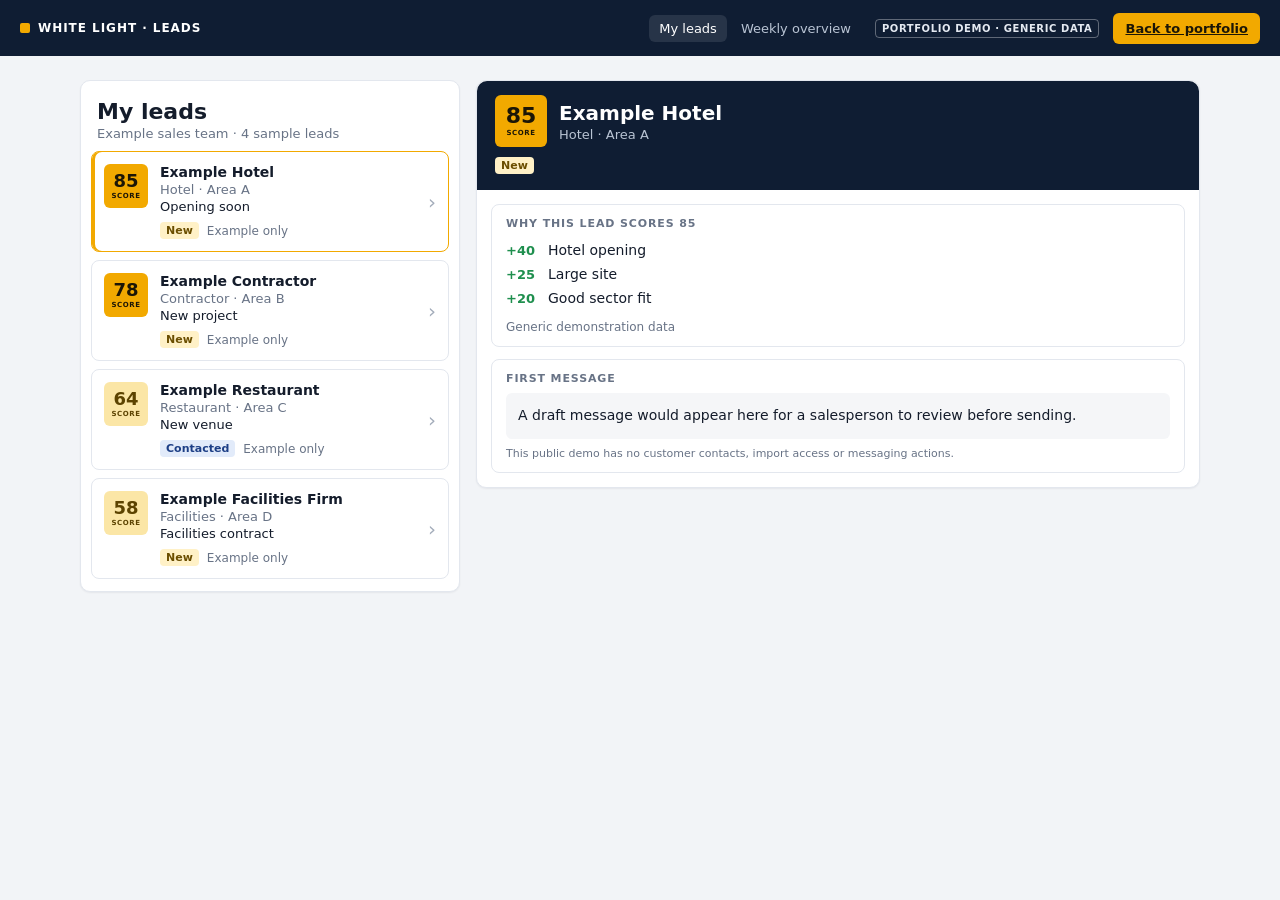
==== whitelight-lead-bot-demo/index.html @ 38e4ae48 "Add generic White Light lead bot portfolio demo" ====
<!DOCTYPE html>
<html lang="en">
  <head>
    <meta charset="utf-8">
    <meta name="viewport" content="width=device-width, initial-scale=1">
    <title>White Light · Leads — Portfolio Demo</title>
    <meta name="description" content="Sample-data frontend demo of Mohammed Alsayed's White Light lead bot.">
    <link rel="stylesheet" href="styles.css">
  </head>
  <body>
    <div id="app"></div>
    <script src="app.js"></script>
  </body>
</html>
---- whitelight-lead-bot-demo/styles.css ----
:root {
  --navy: #0f1d33;
  --navy-2: #1b2c47;
  --gold: #f2a900;
  --gold-soft: #fbe6a6;
  --gold-ink: #1c1606;
  --page: #f2f4f7;
  --card: #ffffff;
  --line: #e3e7ee;
  --ink: #141c2b;
  --muted: #687386;
  --grey-badge: #e5e8ed;
  --blue-1: #8fa2bd;
  --blue-2: #2f5fbf;
  --blue-3: #1d3f86;
  --green: #1f8f4e;
  --red-bg: #fde4e1;
  --red-ink: #b42318;
  --shadow: 0 1px 2px rgba(16, 24, 40, 0.06);
  font-family: "Segoe UI", system-ui, -apple-system, sans-serif;
  color: var(--ink);
  background: var(--page);
}

* { box-sizing: border-box; }

body { margin: 0; min-height: 100vh; }

button, a, input { font: inherit; }
button { cursor: pointer; color: inherit; }
p { margin: 0; }

/* ---- Header ---- */

.app-header {
  display: flex;
  align-items: center;
  gap: 14px;
  min-height: 56px;
  padding: 10px 20px;
  background: var(--navy);
  color: #fff;
}

.brand {
  display: flex;
  align-items: center;
  gap: 8px;
  margin-right: auto;
  font-size: 12px;
  font-weight: 700;
  letter-spacing: 0.08em;
}

.mark { width: 10px; height: 10px; border-radius: 2px; background: var(--gold); }

.nav { display: flex; gap: 4px; }

.nav button {
  border: 0;
  border-radius: 6px;
  background: transparent;
  color: #b9c4d4;
  padding: 6px 10px;
  font-size: 13px;
}

.nav button[aria-current="page"] { background: #ffffff1a; color: #fff; }

.sample-chip {
  border: 1px solid #ffffff55;
  border-radius: 4px;
  padding: 3px 6px;
  font-size: 10px;
  font-weight: 700;
  letter-spacing: 0.06em;
  color: #e4e9f1;
}

.primary {
  border: 0;
  border-radius: 6px;
  background: var(--gold);
  color: var(--gold-ink);
  font-weight: 700;
  font-size: 13px;
  padding: 8px 12px;
}

.file-button { cursor: pointer; }
.file-button:focus-within { outline: 2px solid #fff; outline-offset: 2px; }

/* ---- Shared ---- */

.page {
  width: min(1120px, calc(100% - 32px));
  margin: 24px auto 48px;
}

.panel, .card {
  background: var(--card);
  border: 1px solid var(--line);
  border-radius: 10px;
  box-shadow: var(--shadow);
}

.kicker {
  margin: 0 0 8px;
  color: var(--muted);
  font-size: 11px;
  font-weight: 700;
  letter-spacing: 0.08em;
}

.meta { color: var(--muted); font-size: 13px; }
.meta.dark { color: var(--ink); }
.muted { color: var(--muted); font-size: 12px; }

.score {
  display: inline-grid;
  place-items: center;
  align-content: center;
  flex: none;
  width: 44px;
  height: 44px;
  border-radius: 6px;
  line-height: 1;
}

.score b { font-size: 18px; font-weight: 800; }
.score small { font-size: 7px; font-weight: 700; letter-spacing: 0.08em; margin-top: 3px; }
.score.high { background: var(--gold); color: var(--gold-ink); }
.score.mid { background: var(--gold-soft); color: #5c4300; }
.score.low { background: var(--grey-badge); color: #4a5465; }
.score.large { width: 52px; height: 52px; }
.score.large b { font-size: 22px; }
.score.small { width: 34px; height: 34px; }
.score.small b { font-size: 14px; }
.score.small small { display: none; }

.pill {
  display: inline-block;
  border-radius: 4px;
  padding: 2px 6px;
  font-size: 11px;
  font-weight: 700;
  background: #fff1c7;
  color: #6b4e00;
}

.pill.contacted { background: #e2ebfa; color: #1d3f86; }
.pill.quote_sent { background: #e9e6fb; color: #4b3aa8; }
.pill.won { background: #dff3e7; color: #146c3a; }

.status-line { display: flex; align-items: center; gap: 8px; flex-wrap: wrap; }
.follow { font-size: 12px; color: var(--muted); }

/* ---- My leads ---- */

.leads-layout {
  display: grid;
  grid-template-columns: 380px 1fr;
  gap: 16px;
  align-items: start;
}

.list-head { padding: 18px 16px 10px; }
.list-head h1 { margin: 0; font-size: 22px; }
.list-head p { color: var(--muted); font-size: 13px; margin-top: 2px; }

.lead-list { display: flex; flex-direction: column; gap: 8px; padding: 0 10px 12px; }

.lead-card {
  display: grid;
  grid-template-columns: auto 1fr auto;
  gap: 12px;
  align-items: start;
  width: 100%;
  text-align: left;
  padding: 12px;
  border: 1px solid var(--line);
  border-radius: 8px;
  background: #fff;
}

.lead-card:hover { border-color: #c9d1dd; }
.lead-card.selected { border-color: var(--gold); box-shadow: inset 3px 0 0 var(--gold); }

.lead-text { display: flex; flex-direction: column; gap: 2px; min-width: 0; }
.lead-text strong { font-size: 14px; }
.lead-text .status-line { margin-top: 6px; }

.chevron { color: #a3acba; font-size: 20px; line-height: 1; align-self: center; }

.detail-head {
  display: flex;
  flex-direction: column;
  gap: 10px;
  padding: 14px 18px 16px;
  background: var(--navy);
  color: #fff;
  border-radius: 10px 10px 0 0;
}

.back {
  display: none;
  align-self: flex-start;
  border: 0;
  background: none;
  color: #c9d3e1;
  padding: 0;
  font-size: 13px;
}

.detail-title { display: flex; gap: 12px; align-items: center; }
.detail-head h2 { margin: 0; font-size: 20px; }
.detail-head .meta { color: #b9c4d4; margin-top: 2px; }
.detail-head .follow { color: #dbe2ec; }

.detail-body { display: flex; flex-direction: column; gap: 12px; padding: 14px; }

.box {
  border: 1px solid var(--line);
  border-radius: 8px;
  padding: 12px 14px;
}

.reason {
  display: flex;
  gap: 10px;
  align-items: baseline;
  padding: 4px 0;
  font-size: 14px;
}

.reason b { color: var(--green); min-width: 32px; font-size: 13px; }

.source { margin-top: 10px; color: var(--muted); font-size: 12px; }

.message-card header {
  display: flex;
  justify-content: space-between;
  align-items: center;
  gap: 12px;
  margin-bottom: 8px;
}

.message-card header .kicker { margin: 0; }

.lang { display: flex; border: 1px solid var(--line); border-radius: 6px; overflow: hidden; }

.lang button {
  border: 0;
  background: #fff;
  padding: 4px 10px;
  font-size: 12px;
  font-weight: 600;
}

.lang button[aria-pressed="true"] { background: var(--navy); color: #fff; }

.draft {
  background: #f5f6f8;
  border-radius: 6px;
  padding: 12px;
  font-size: 14px;
  line-height: 1.55;
}

.draft[dir="rtl"] { font-family: "Segoe UI", Tahoma, "Noto Sans Arabic", sans-serif; font-size: 15px; }

.actions { display: grid; grid-template-columns: 1fr 1fr; gap: 8px; margin-top: 10px; }

.ghost, .dark-button {
  display: block;
  text-align: center;
  border-radius: 6px;
  padding: 9px 12px;
  font-size: 13px;
  font-weight: 700;
  text-decoration: none;
}

.ghost { border: 1px solid #c9d1dd; background: #fff; }
.dark-button { border: 1px solid var(--navy); background: var(--navy); color: #fff; }

.note { color: var(--muted); font-size: 11px; margin-top: 8px; }

/* ---- Weekly overview ---- */

.overview h1 { margin: 0; font-size: 24px; }
.caption { color: var(--muted); font-size: 13px; margin-top: 4px; }

.funnel, .split, .imports { margin-top: 16px; }
.card { padding: 16px 18px; }

.funnel-row {
  display: grid;
  grid-template-columns: 100px 1fr 70px;
  gap: 12px;
  align-items: center;
  margin-top: 10px;
}

.funnel-label { font-size: 13px; font-weight: 600; }

.track { height: 14px; background: #f0f2f5; border-radius: 2px; overflow: hidden; }
.bar { display: block; height: 100%; border-radius: 2px; }
.bar.new { background: var(--blue-1); }
.bar.contacted { background: var(--blue-2); }
.bar.quote { background: var(--blue-3); }
.bar.won { background: var(--green); }

.funnel-value { text-align: right; font-weight: 700; }
.funnel-value small { color: var(--muted); font-weight: 600; font-size: 11px; margin-left: 6px; }

.split { display: grid; grid-template-columns: 1.3fr 1fr; gap: 16px; align-items: start; }

.table-wrap { overflow-x: auto; }
table { width: 100%; border-collapse: collapse; font-size: 13px; }
th { text-align: left; color: var(--muted); font-size: 10px; font-weight: 700; letter-spacing: 0.06em; text-transform: uppercase; }
th, td { padding: 8px 6px; border-bottom: 1px solid var(--line); }
tbody tr:last-child td { border-bottom: 0; }
th.num, td.num { text-align: right; }
tr.off td { color: var(--muted); font-style: italic; }

.late {
  display: inline-block;
  border-radius: 4px;
  padding: 2px 6px;
  font-size: 11px;
  font-weight: 700;
  background: #fff1c7;
  color: #6b4e00;
  white-space: nowrap;
}

.late.bad { background: var(--red-bg); color: var(--red-ink); }

.section-label { display: flex; justify-content: space-between; gap: 12px; align-items: baseline; }
.section-label .kicker { margin: 0; }

.import-login { display: flex; flex-wrap: wrap; gap: 10px; margin: 14px 0; }
.import-login label { display: grid; gap: 4px; color: var(--muted); font-size: 12px; flex: 1 1 170px; }
.import-login input { box-sizing: border-box; width: 100%; padding: 9px; border: 1px solid var(--line); border-radius: 6px; background: white; color: var(--ink); }

.import-note {
  margin-top: 10px;
  padding: 8px 10px;
  border-radius: 6px;
  background: #eef4ff;
  color: #1d3f86;
  font-size: 13px;
}

.import-row {
  display: grid;
  grid-template-columns: auto 1fr auto auto;
  gap: 12px;
  align-items: center;
  padding: 12px 0;
  border-bottom: 1px solid var(--line);
}

.import-row:last-child { border-bottom: 0; padding-bottom: 0; }
.import-text { display: flex; flex-direction: column; gap: 2px; min-width: 0; }
.import-text strong { font-size: 14px; }
.import-text .meta { font-size: 12px; }

.suggest { color: var(--muted); font-size: 12px; }
.suggest b { color: var(--ink); }

.assign {
  border: 1px solid #c9d1dd;
  border-radius: 6px;
  background: #fff;
  padding: 6px 14px;
  font-size: 12px;
  font-weight: 700;
}

.assign[disabled] { cursor: default; color: var(--green); border-color: #b7e4c7; background: #f1faf4; }

/* ---- Phone ---- */

@media (max-width: 900px) {
  .app-header { flex-wrap: wrap; padding: 10px 14px; }
  .nav { order: 3; width: 100%; }
  .page { width: calc(100% - 20px); margin-top: 12px; }

  /* The salesman flow becomes two screens: the list, then one lead. */
  .leads-layout { grid-template-columns: 1fr; }
  .leads-layout.show-detail .list-panel,
  .leads-layout:not(.show-detail) .detail-panel { display: none; }
  .back { display: inline-block; }

  .split { grid-template-columns: 1fr; }
  .import-row { grid-template-columns: auto 1fr auto; }
  .import-row .suggest { grid-column: 2; }
  .import-row .assign { grid-column: 3; grid-row: 1 / span 2; }
  .section-label { flex-direction: column; gap: 2px; }
}
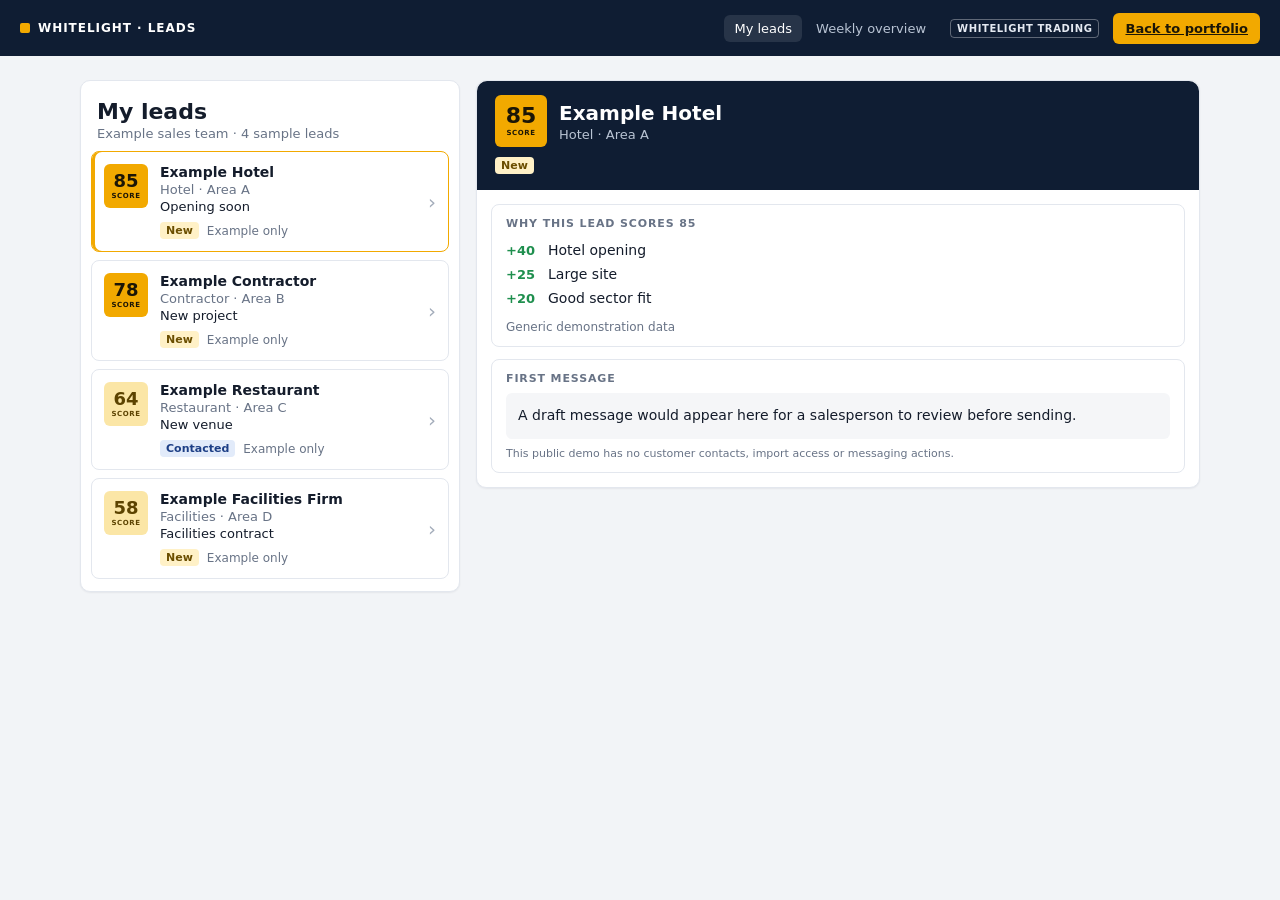
==== commit a1d8062f: "feat: align the portfolio with the current CV Replace cv.pdf and match WhiteLight Trading, the Manch" ====
--- a/whitelight-lead-bot-demo/index.html
+++ b/whitelight-lead-bot-demo/index.html
@@ -3,8 +3,8 @@
   <head>
     <meta charset="utf-8">
     <meta name="viewport" content="width=device-width, initial-scale=1">
-    <title>White Light · Leads — Portfolio Demo</title>
-    <meta name="description" content="Sample-data frontend demo of Mohammed Alsayed's White Light lead bot.">
+    <title>WhiteLight · Leads — Portfolio Demo</title>
+    <meta name="description" content="Lead-desk screens for Mohammed Alsayed's WhiteLight Trading sales-lead bot.">
     <link rel="stylesheet" href="styles.css">
   </head>
   <body>
--- a/whitelight-lead-bot-demo/styles.css
+++ b/whitelight-lead-bot-demo/styles.css
@@ -30,7 +30,6 @@
 button { cursor: pointer; color: inherit; }
 p { margin: 0; }
 
-/* ---- Header ---- */
 
 .app-header {
   display: flex;
@@ -90,7 +89,6 @@
 .file-button { cursor: pointer; }
 .file-button:focus-within { outline: 2px solid #fff; outline-offset: 2px; }
 
-/* ---- Shared ---- */
 
 .page {
   width: min(1120px, calc(100% - 32px));
@@ -155,7 +153,6 @@
 .status-line { display: flex; align-items: center; gap: 8px; flex-wrap: wrap; }
 .follow { font-size: 12px; color: var(--muted); }
 
-/* ---- My leads ---- */
 
 .leads-layout {
   display: grid;
@@ -286,7 +283,6 @@
 
 .note { color: var(--muted); font-size: 11px; margin-top: 8px; }
 
-/* ---- Weekly overview ---- */
 
 .overview h1 { margin: 0; font-size: 24px; }
 .caption { color: var(--muted); font-size: 13px; margin-top: 4px; }
@@ -381,14 +377,12 @@
 
 .assign[disabled] { cursor: default; color: var(--green); border-color: #b7e4c7; background: #f1faf4; }
 
-/* ---- Phone ---- */
 
 @media (max-width: 900px) {
   .app-header { flex-wrap: wrap; padding: 10px 14px; }
   .nav { order: 3; width: 100%; }
   .page { width: calc(100% - 20px); margin-top: 12px; }
 
-  /* The salesman flow becomes two screens: the list, then one lead. */
   .leads-layout { grid-template-columns: 1fr; }
   .leads-layout.show-detail .list-panel,
   .leads-layout:not(.show-detail) .detail-panel { display: none; }
